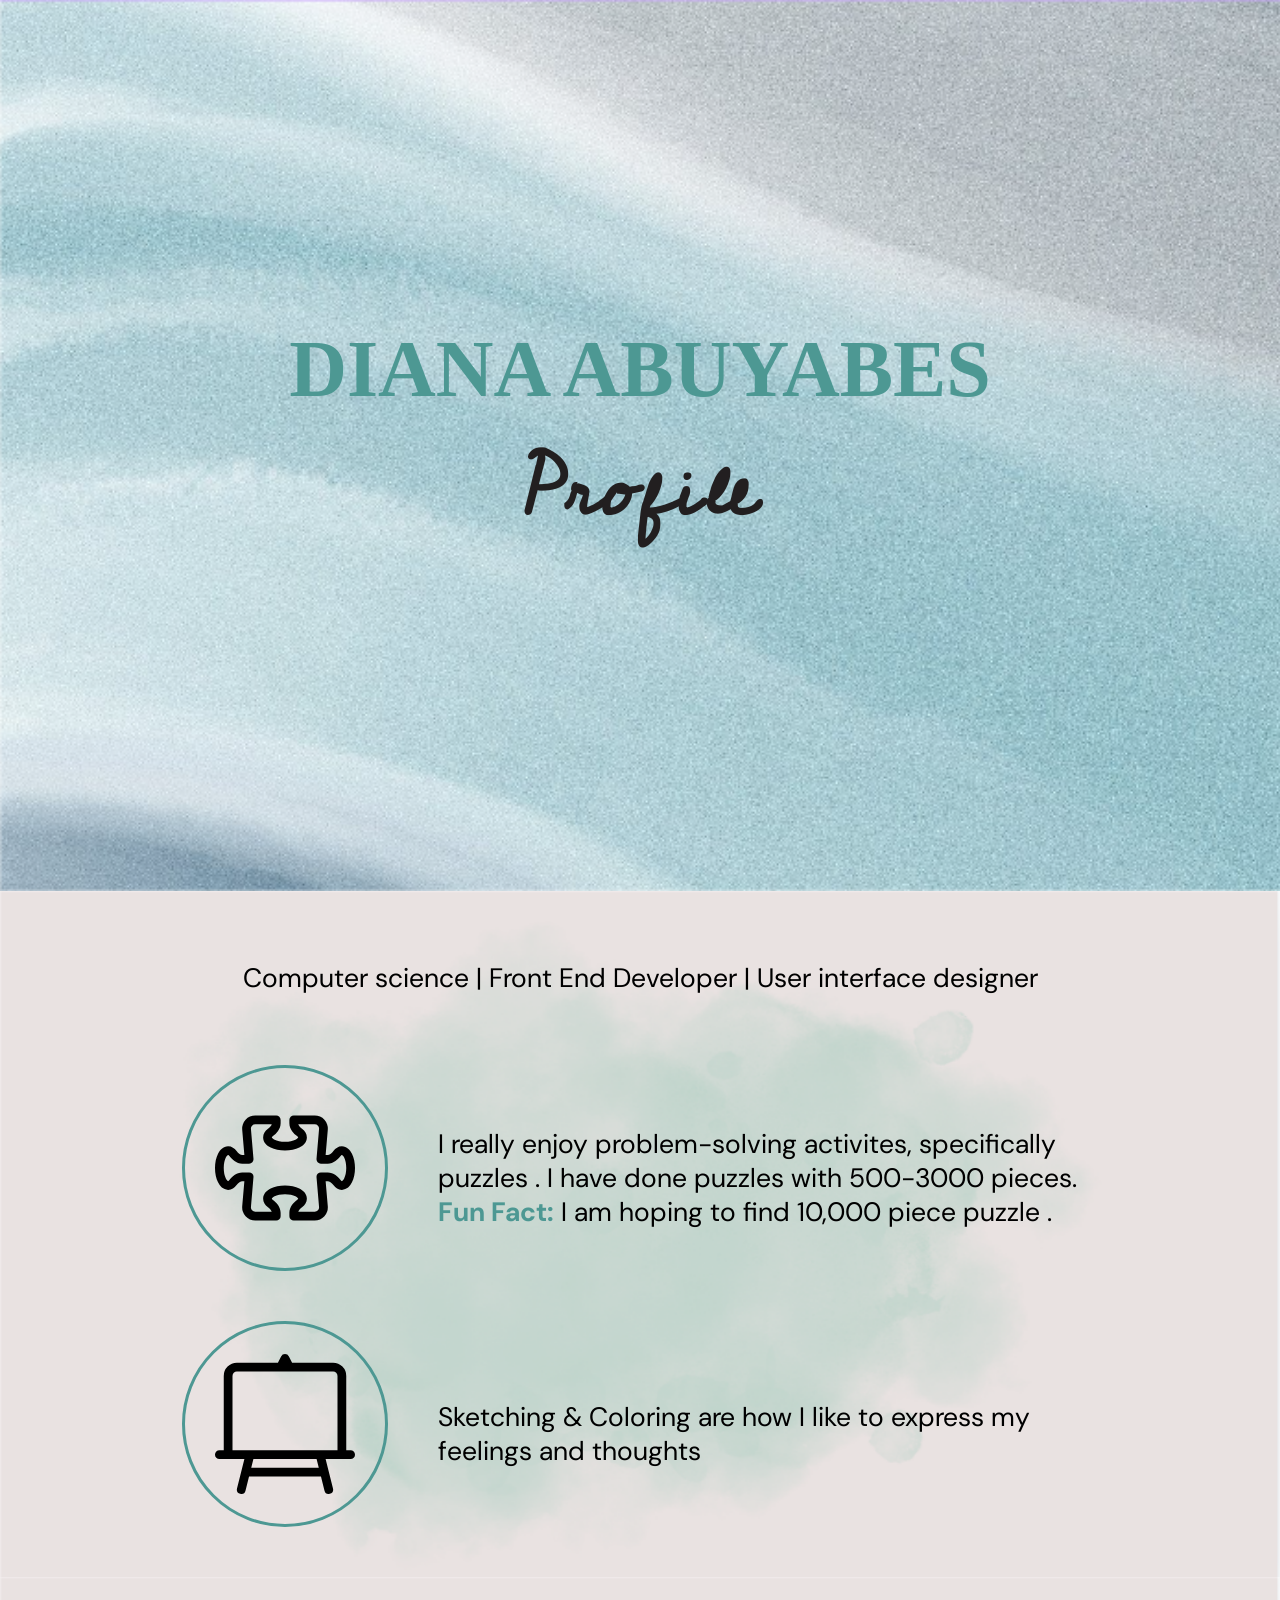
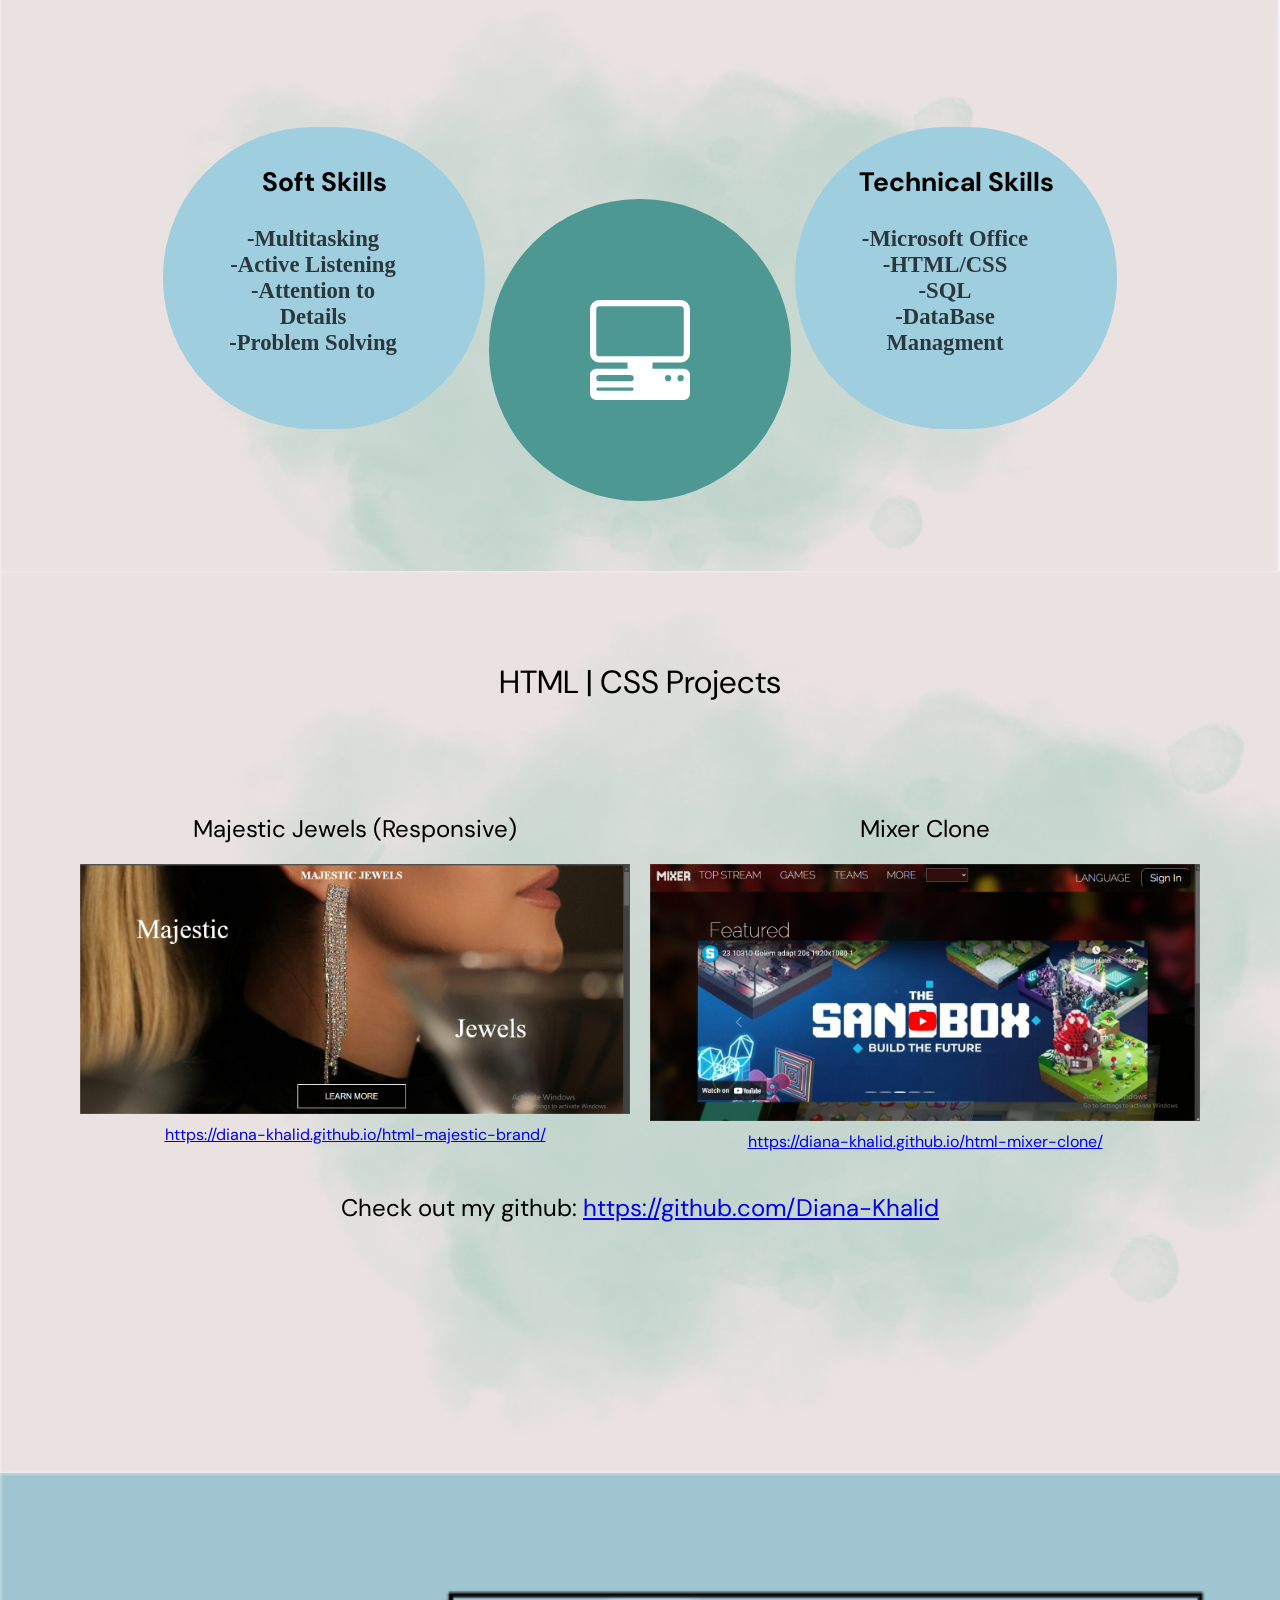
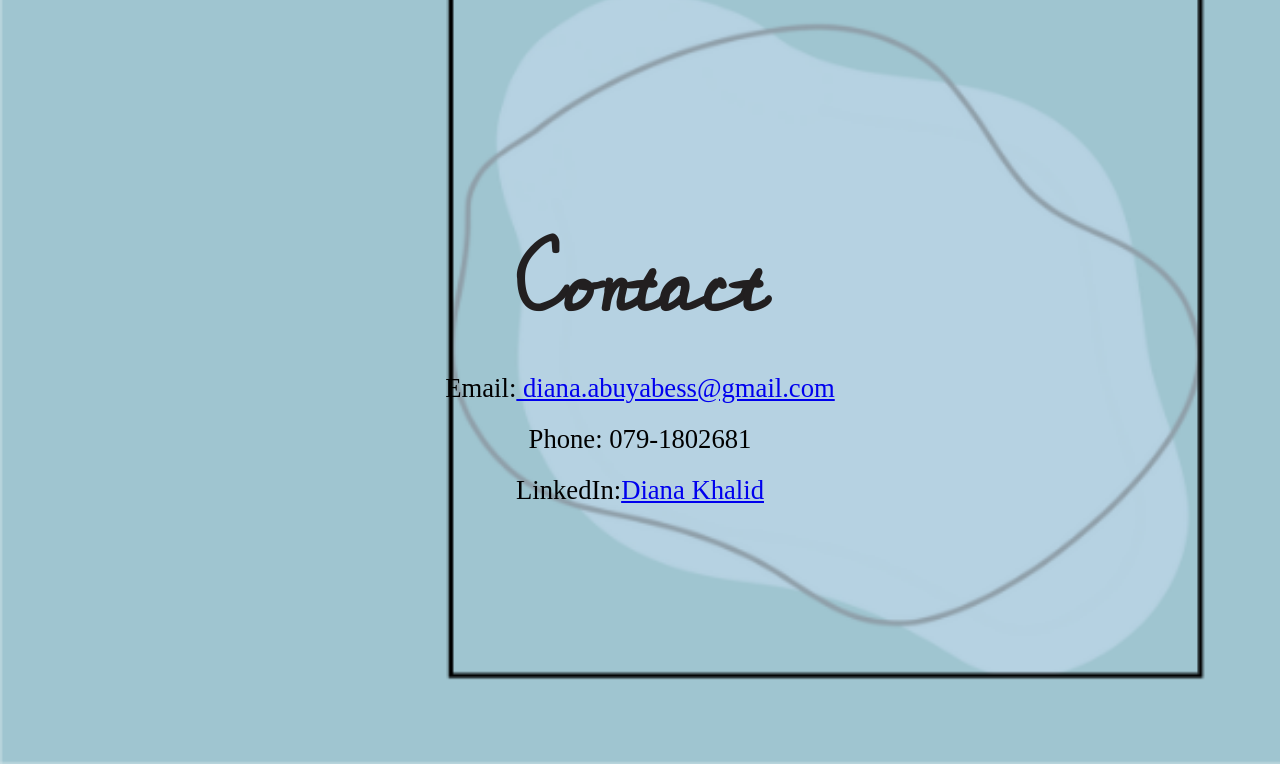
==== index.html @ cad9ee01 "Add files via upload" ====
<!DOCTYPE html>
<html lang="en">
<head>
<meta charset="UTF-8">
<link rel="stylesheet" href="styles.css">
<link rel="preconnect" href="https://fonts.googleapis.com">
<link rel="preconnect" href="https://fonts.gstatic.com" crossorigin>
<link href="https://fonts.googleapis.com/css2?family=Bodoni+Moda+SC:ital,opsz@1,6..96&family=Cedarville+Cursive&family=DM+Sans:ital,opsz,wght@0,9..40,100..1000;1,9..40,100..1000&display=swap" rel="stylesheet">
<title>Diana Khalid Protfolio</title>
</head>

<body>
<header>
<div class="header">
    <div class="name">
    <h1>DIANA ABUYABES </h1>

    <div class="profile">
    <h1 >Profile</h1>
    </div>
</div> 
</div>

</header>

<div class="section1">
    <div class="title">
    <p> Computer science | Front End Developer | 
    User interface designer</p>
    </div>
    <div class="hobby-item">
        <div class="icon-wrapper">
            <i class="bi bi-puzzle"></i>
            <svg xmlns="http://www.w3.org/2000/svg"   fill="currentColor" class="bi bi-puzzle" viewBox="0 0 16 16">
            <path d="M3.112 3.645A1.5 1.5 0 0 1 4.605 2H7a.5.5 0 0 1 .5.5v.382c0 .696-.497 1.182-.872 1.469a.5.5 0 0 0-.115.118l-.012.025L6.5 4.5v.003l.003.01q.005.015.036.053a.9.9 0 0 0 .27.194C7.09 4.9 7.51 5 8 5c.492 0 .912-.1 1.19-.24a.9.9 0 0 0 .271-.194.2.2 0 0 0 .039-.063v-.009l-.012-.025a.5.5 0 0 0-.115-.118c-.375-.287-.872-.773-.872-1.469V2.5A.5.5 0 0 1 9 2h2.395a1.5 1.5 0 0 1 1.493 1.645L12.645 6.5h.237c.195 0 .42-.147.675-.48.21-.274.528-.52.943-.52.568 0 .947.447 1.154.862C15.877 6.807 16 7.387 16 8s-.123 1.193-.346 1.638c-.207.415-.586.862-1.154.862-.415 0-.733-.246-.943-.52-.255-.333-.48-.48-.675-.48h-.237l.243 2.855A1.5 1.5 0 0 1 11.395 14H9a.5.5 0 0 1-.5-.5v-.382c0-.696.497-1.182.872-1.469a.5.5 0 0 0 .115-.118l.012-.025.001-.006v-.003a.2.2 0 0 0-.039-.064.9.9 0 0 0-.27-.193C8.91 11.1 8.49 11 8 11s-.912.1-1.19.24a.9.9 0 0 0-.271.194.2.2 0 0 0-.039.063v.003l.001.006.012.025c.016.027.05.068.115.118.375.287.872.773.872 1.469v.382a.5.5 0 0 1-.5.5H4.605a1.5 1.5 0 0 1-1.493-1.645L3.356 9.5h-.238c-.195 0-.42.147-.675.48-.21.274-.528.52-.943.52-.568 0-.947-.447-1.154-.862C.123 9.193 0 8.613 0 8s.123-1.193.346-1.638C.553 5.947.932 5.5 1.5 5.5c.415 0 .733.246.943.52.255.333.48.48.675.48h.238zM4.605 3a.5.5 0 0 0-.498.55l.001.007.29 3.4A.5.5 0 0 1 3.9 7.5h-.782c-.696 0-1.182-.497-1.469-.872a.5.5 0 0 0-.118-.115l-.025-.012L1.5 6.5h-.003a.2.2 0 0 0-.064.039.9.9 0 0 0-.193.27C1.1 7.09 1 7.51 1 8s.1.912.24 1.19c.07.14.14.225.194.271a.2.2 0 0 0 .063.039H1.5l.006-.001.025-.012a.5.5 0 0 0 .118-.115c.287-.375.773-.872 1.469-.872H3.9a.5.5 0 0 1 .498.542l-.29 3.408a.5.5 0 0 0 .497.55h1.878c-.048-.166-.195-.352-.463-.557-.274-.21-.52-.528-.52-.943 0-.568.447-.947.862-1.154C6.807 10.123 7.387 10 8 10s1.193.123 1.638.346c.415.207.862.586.862 1.154 0 .415-.246.733-.52.943-.268.205-.415.39-.463.557h1.878a.5.5 0 0 0 .498-.55l-.001-.007-.29-3.4A.5.5 0 0 1 12.1 8.5h.782c.696 0 1.182.497 1.469.872.05.065.091.099.118.115l.025.012.006.001h.003a.2.2 0 0 0 .064-.039.9.9 0 0 0 .193-.27c.14-.28.24-.7.24-1.191s-.1-.912-.24-1.19a.9.9 0 0 0-.194-.271.2.2 0 0 0-.063-.039H14.5l-.006.001-.025.012a.5.5 0 0 0-.118.115c-.287.375-.773.872-1.469.872H12.1a.5.5 0 0 1-.498-.543l.29-3.407a.5.5 0 0 0-.497-.55H9.517c.048.166.195.352.463.557.274.21.52.528.52.943 0 .568-.447.947-.862 1.154C9.193 5.877 8.613 6 8 6s-1.193-.123-1.638-.346C5.947 5.447 5.5 5.068 5.5 4.5c0-.415.246-.733.52-.943.268-.205.415-.39.463-.557z"/>
            </svg>
            </div>
            <div class="p1">
            <p>I really enjoy problem-solving activites, specifically puzzles .
                I have done puzzles with 500-3000 pieces.
            <span>Fun Fact:</span>  I am hoping to find 10,000 piece puzzle .
            </p>
            </div>
    </div>
    <div class="hobby-item">
        <div class="icon-wrapper">
            <i class="bi bi-easel2"></i>
            <svg xmlns="http://www.w3.org/2000/svg" fill="currentColor" class="bi bi-easel2" viewBox="0 0 16 16">
                <path fill-rule="evenodd" d="M8 0a.5.5 0 0 1 .447.276L8.81 1h4.69A1.5 1.5 0 0 1 15 2.5V11h.5a.5.5 0 0 1 0 1h-2.86l.845 3.379a.5.5 0 0 1-.97.242L12.11 14H3.89l-.405 1.621a.5.5 0 0 1-.97-.242L3.36 12H.5a.5.5 0 0 1 0-1H1V2.5A1.5 1.5 0 0 1 2.5 1h4.691l.362-.724A.5.5 0 0 1 8 0M2 11h12V2.5a.5.5 0 0 0-.5-.5h-11a.5.5 0 0 0-.5.5zm9.61 1H4.39l-.25 1h7.72z"/>
                </svg>
            </div>
            <div class="p1">
            <p>Sketching & Coloring are how I like to express
                my feelings and thoughts
            </p>
            </div>
    </div>
    </div>       
</div>

<div class="section2">
    <div class="skills">
        <div class="soft-skills"> 
            <h2>Soft Skills</h2>
            <ul style="list-style-type: none;">
                <li>-Multitasking</li>
                <li>-Active Listening</li>
                <li>-Attention to Details</li>
                <li>-Problem Solving</li>
            </ul>
</div>
<div class="middle">
    <i class="bi bi-pc-display-horizontal"></i>
    <svg xmlns="http://www.w3.org/2000/svg" width="100" height="100" fill="white" class="bi bi-pc-display-horizontal" viewBox="0 0 16 16">
        <path d="M1.5 0A1.5 1.5 0 0 0 0 1.5v7A1.5 1.5 0 0 0 1.5 10H6v1H1a1 1 0 0 0-1 1v3a1 1 0 0 0 1 1h14a1 1 0 0 0 1-1v-3a1 1 0 0 0-1-1h-5v-1h4.5A1.5 1.5 0 0 0 16 8.5v-7A1.5 1.5 0 0 0 14.5 0zm0 1h13a.5.5 0 0 1 .5.5v7a.5.5 0 0 1-.5.5h-13a.5.5 0 0 1-.5-.5v-7a.5.5 0 0 1 .5-.5M12 12.5a.5.5 0 1 1 1 0 .5.5 0 0 1-1 0m2 0a.5.5 0 1 1 1 0 .5.5 0 0 1-1 0M1.5 12h5a.5.5 0 0 1 0 1h-5a.5.5 0 0 1 0-1M1 14.25a.25.25 0 0 1 .25-.25h5.5a.25.25 0 1 1 0 .5h-5.5a.25.25 0 0 1-.25-.25"/>
        </svg>
</div>
    <div class="soft-skills"> 
            <h2>Technical Skills</h2>
            <ul style="list-style-type: none;">
                <li>-Microsoft Office</li>
                <li>-HTML/CSS</li>
                <li>-SQL</li>
                <li>-DataBase Managment</li>
            </ul>
        </div>
    </div>
</div>

<div class="section3">
        <h1> HTML | CSS Projects </h1>
    <div class="projects">

        <div>
        <h2>Majestic Jewels (Responsive)</h2>
        <img src="imagess/img4.png">
        <a href="https://diana-khalid.github.io/Majestic-Jewels-html/">https://diana-khalid.github.io/html-majestic-brand/</a>
        </div>

        <div>
        <h2>Mixer Clone</h2>
        <img src="imagess/img5.png">
        <a href="https://diana-khalid.github.io/html-mixer-clone/">https://diana-khalid.github.io/html-mixer-clone/</a>
        
        </div>
    </div>
    <p>Check out my github: <a href="https://github.com/Diana-Khalid">https://github.com/Diana-Khalid</a> </p> 
    </div>
</div>

<footer>
<div class="section4">
    <h1>Contact </h1>
    <p>Email:<a href="diana.abuyabess@gmail.com"> diana.abuyabess@gmail.com</a>
        <p>Phone: 079-1802681</p>
            <p>LinkedIn:<a href="https://www.linkedin.com/in/diana-khalid-3a1b01284?utm_source=share&utm_campaign=share_via&utm_content=profile&utm_medium=ios_app">Diana Khalid </a>
    
</div>
</footer>




</body>
</html>
---- styles.css ----
*{
    padding: 0;
    margin: 0;

}

.header{
    background-image: url(imagess/img1.png);
    width: 100%;
    height: 99vh;
    background-repeat: no-repeat;
    background-size: cover;
    display: flex;
    justify-content: center;
    align-items: center;
}

.header h1{
    color: #4d9893;
    font-size: 60pt;
    

}
.profile h1{
    color: #221f20;
    font-size: 60pt;
    font-family: "Cedarville Cursive", cursive;
    font-weight: 700;
    font-style: normal;
    text-align: center;
    
}

.section1 {
    background-image: url(imagess/img2.png);
    width: 100%;
    height: auto;
    background-repeat: no-repeat;
    background-size: cover;
}

.title {
    font-family: "DM Sans", sans-serif;
    font-optical-sizing: auto;
    font-weight: 400;
    font-style: normal;
    padding: 70px 0;
    font-size: 20pt;
    text-align: center;  display: block;
}

.hobby-item{
    display: flex;
    justify-content: center;
    align-items: center;
    gap: 50px;
    padding-bottom: 50px;
}

.icon-wrapper {
    width: 150px;
    height: 150px;
    border: #4d9893 solid;
    border-radius: 150px;
    padding: 30px;
    width: 140px;
    height: 140px;


}

.p1 {
    
    width: 660px;
    padding-top: 20px; 
    font-family: "DM Sans", sans-serif;
    font-optical-sizing: auto;
    font-weight: 400;
    font-style: normal;
    font-size: 20pt;
}

span {
    color: #4d9893;
    font-weight: bold;
}

.section2 {
    background-image: url(imagess/img2.png);
    width: 100%;
    height: auto;
    background-repeat: no-repeat;
    background-size: cover;
    display: flex;
    justify-content: center;
    align-items: center;
    padding-top: 150px;
    padding-bottom: 70px;
}

.skills h2 {
    padding: 27px;
    text-align: center;
    font-family: "DM Sans", sans-serif;
    font-optical-sizing: auto;
    font-weight: 400 bold;
    font-style: normal;
    font-size: 20pt;
    
}
.soft-skills{
    display:inline-block;
    border: #9fcedf solid 11px ;
    border-radius: 150px;
    background: #9fcedf;
    width: 300px;
    height: 280px;   

}


.skills li{
    color: rgba(0, 0, 0, 0.733) ;
    font-size: 17pt;
    font-weight: bold;
    width: 190px;
    margin-left: 44px;
    text-align: center;

}
.middle{
    border: #4d9893  solid 11px ;
    border-radius: 150px;
    background: #4d9893;
    width: 280px;
    height: 280px; 
    display: inline-flex;
    justify-content: center;
    align-items: center;

    
}

.section3 {
    background-image: url(imagess/img2.png);
    width: 100%;
    height: auto;
    background-repeat: no-repeat;
    background-size: cover;
    padding-bottom: 250px;

    
}

.title2 {
    font-family: "DM Sans", sans-serif;
    font-optical-sizing: auto;
    font-weight: 400;
    font-style: normal;
    padding: 70px 0;
    font-size: 24pt;
    text-align: center;
    
    
}

.projects{
display: flex;
justify-content: center;
gap: 20px;




}
.section3 h1{
    font-family: "DM Sans", sans-serif;
    font-optical-sizing: auto;
    font-weight: 400;
    font-style: normal;
    font-size: 24pt;
    text-align: center;
    padding: 90px 0 90px 0;
}
.projects img{
    width:550px;
    height:auto;
    display: flex;
    justify-content: center;
   

}
.section3 p{
    text-align: center;
    padding-top: 40px;
    font-size: 18pt;
    font-family: "DM Sans", sans-serif;
    font-optical-sizing: auto;
    font-weight: 400;
    font-style: normal;
}

.projects h2 {
    font-family: "DM Sans", sans-serif;
    font-optical-sizing: auto;
    font-weight: 400;
    font-style: normal;
    text-align: center;
    padding: 20px ;

}
.projects a{
    font-family: "DM Sans", sans-serif;
    font-optical-sizing: auto;
    font-weight: 400;
    font-style: normal; 
    text-align: center;
    display: flex;
    justify-content: center;
    padding-top: 10px;
}

.section4{
    background-image: url(imagess/img3.png) ;
    background-repeat: no-repeat;
    background-size: cover;
    width: 100%;
    height: 99vh;
    object-fit: cover;
    display: flex;
    flex-direction: column;
    justify-content: center;
    align-content: center;
    text-align: center;
    

}

.section4 h1{
    color: #221f20;
    font-size: 60pt;
    font-family: "Cedarville Cursive", cursive;
    font-weight: 700;
    font-style: normal;
    text-align: center;
    padding-top: 90px;
}

.section4 p{

    text-align: center;
    padding: 10px;
    font-optical-sizing: auto;
    font-weight: 400 bold;
    font-style: normal;
    font-size: 20pt;
}
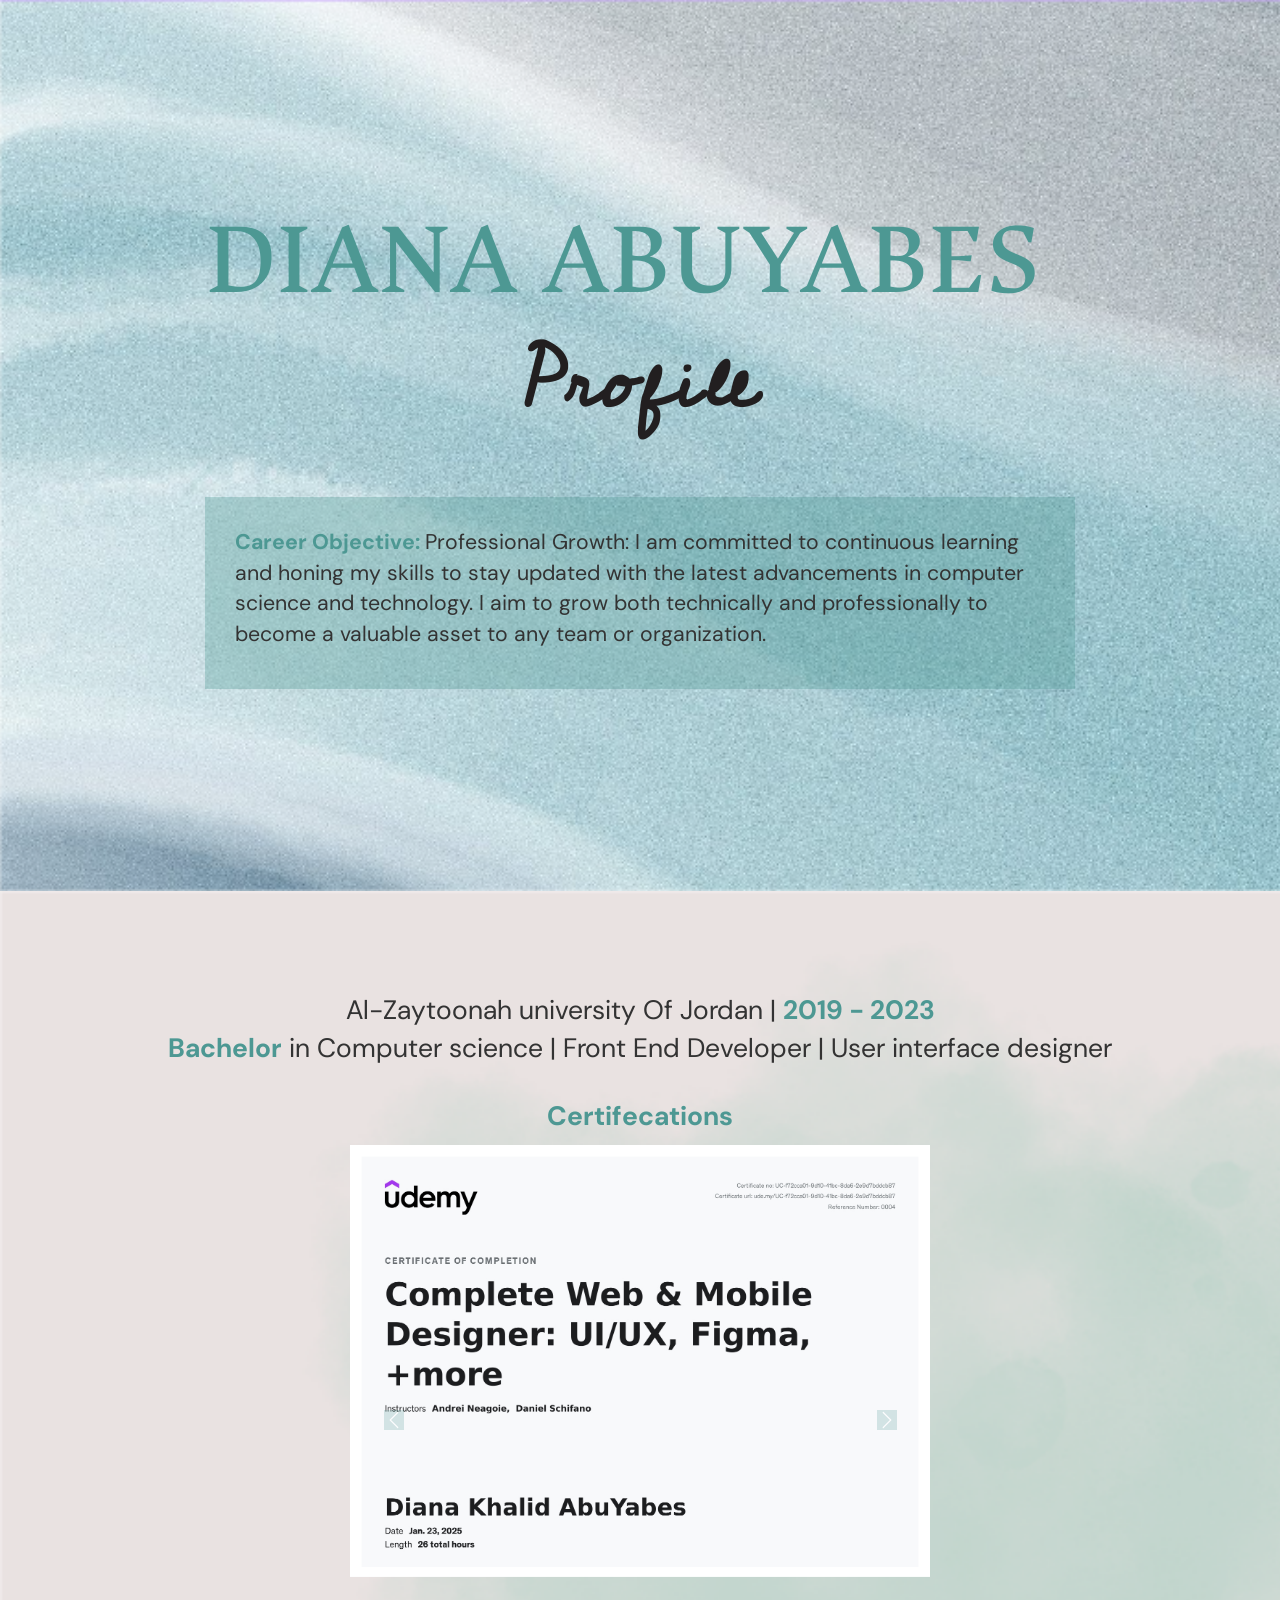
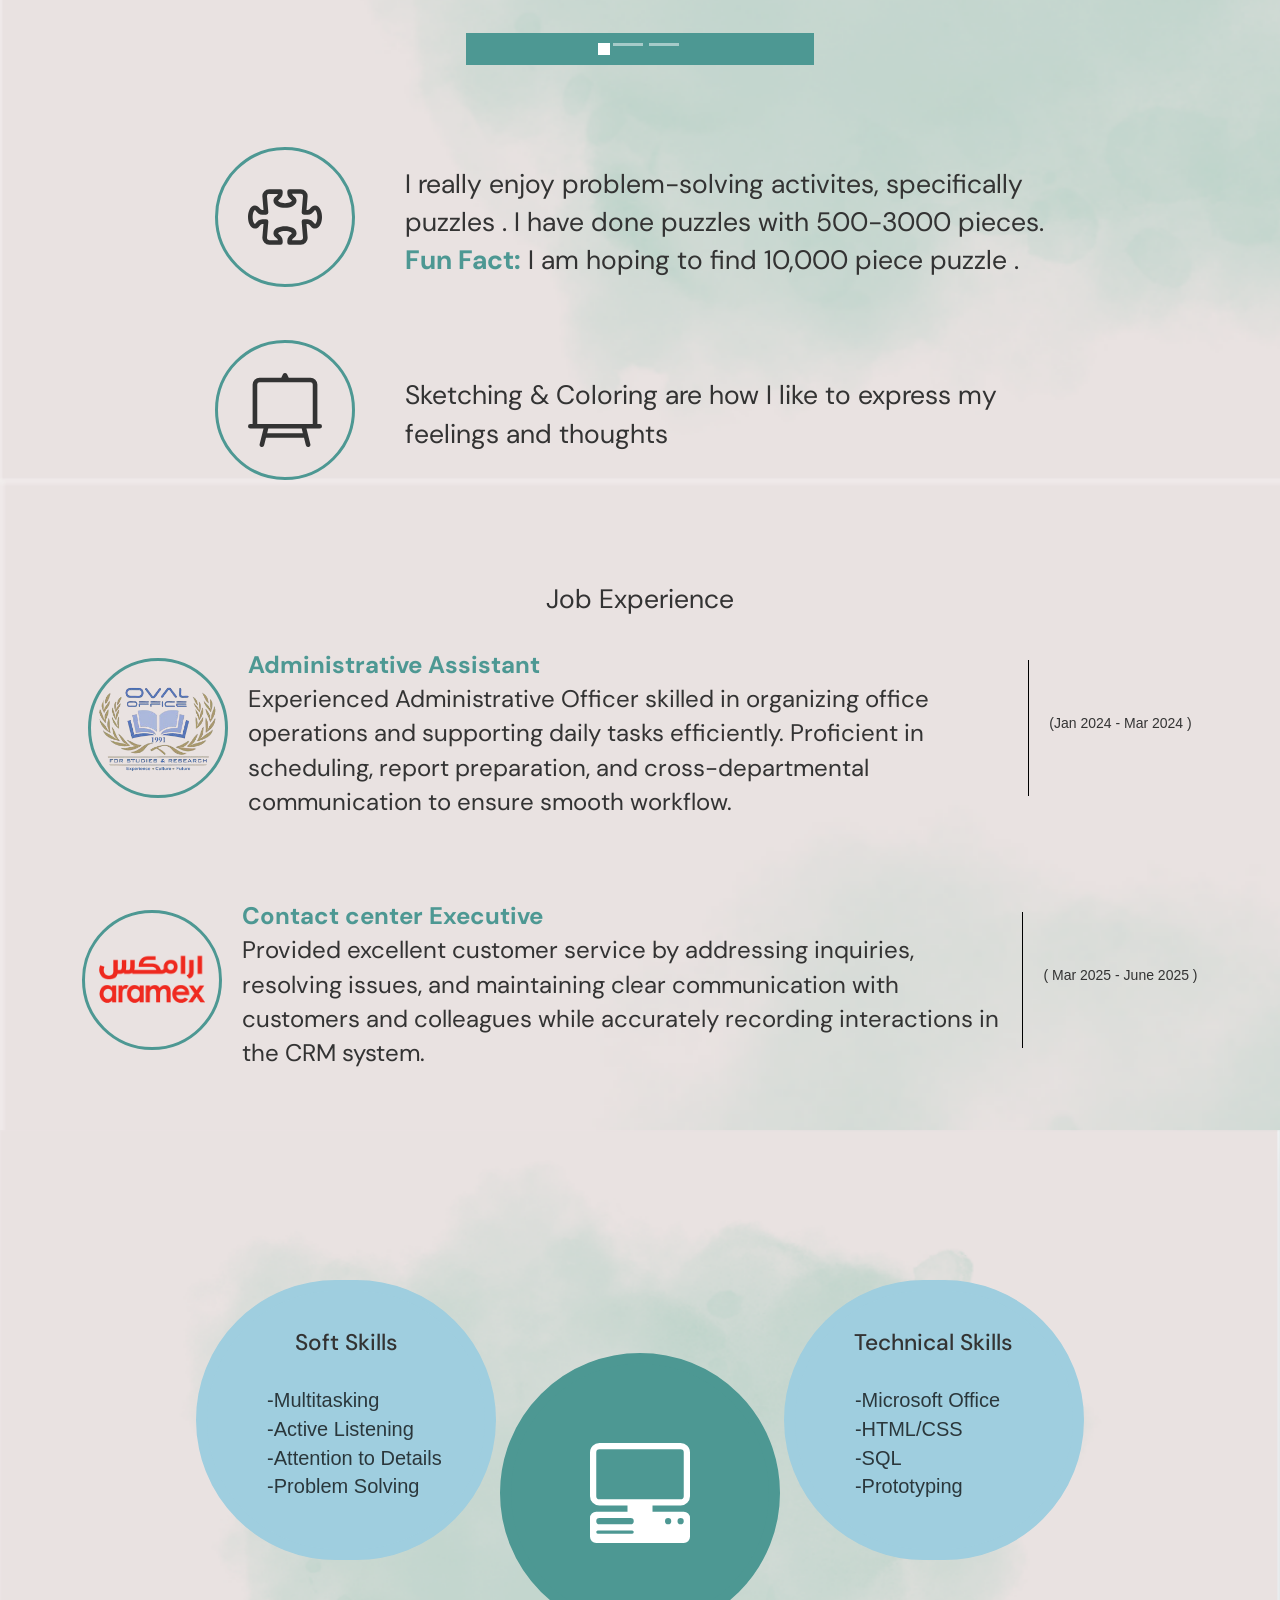
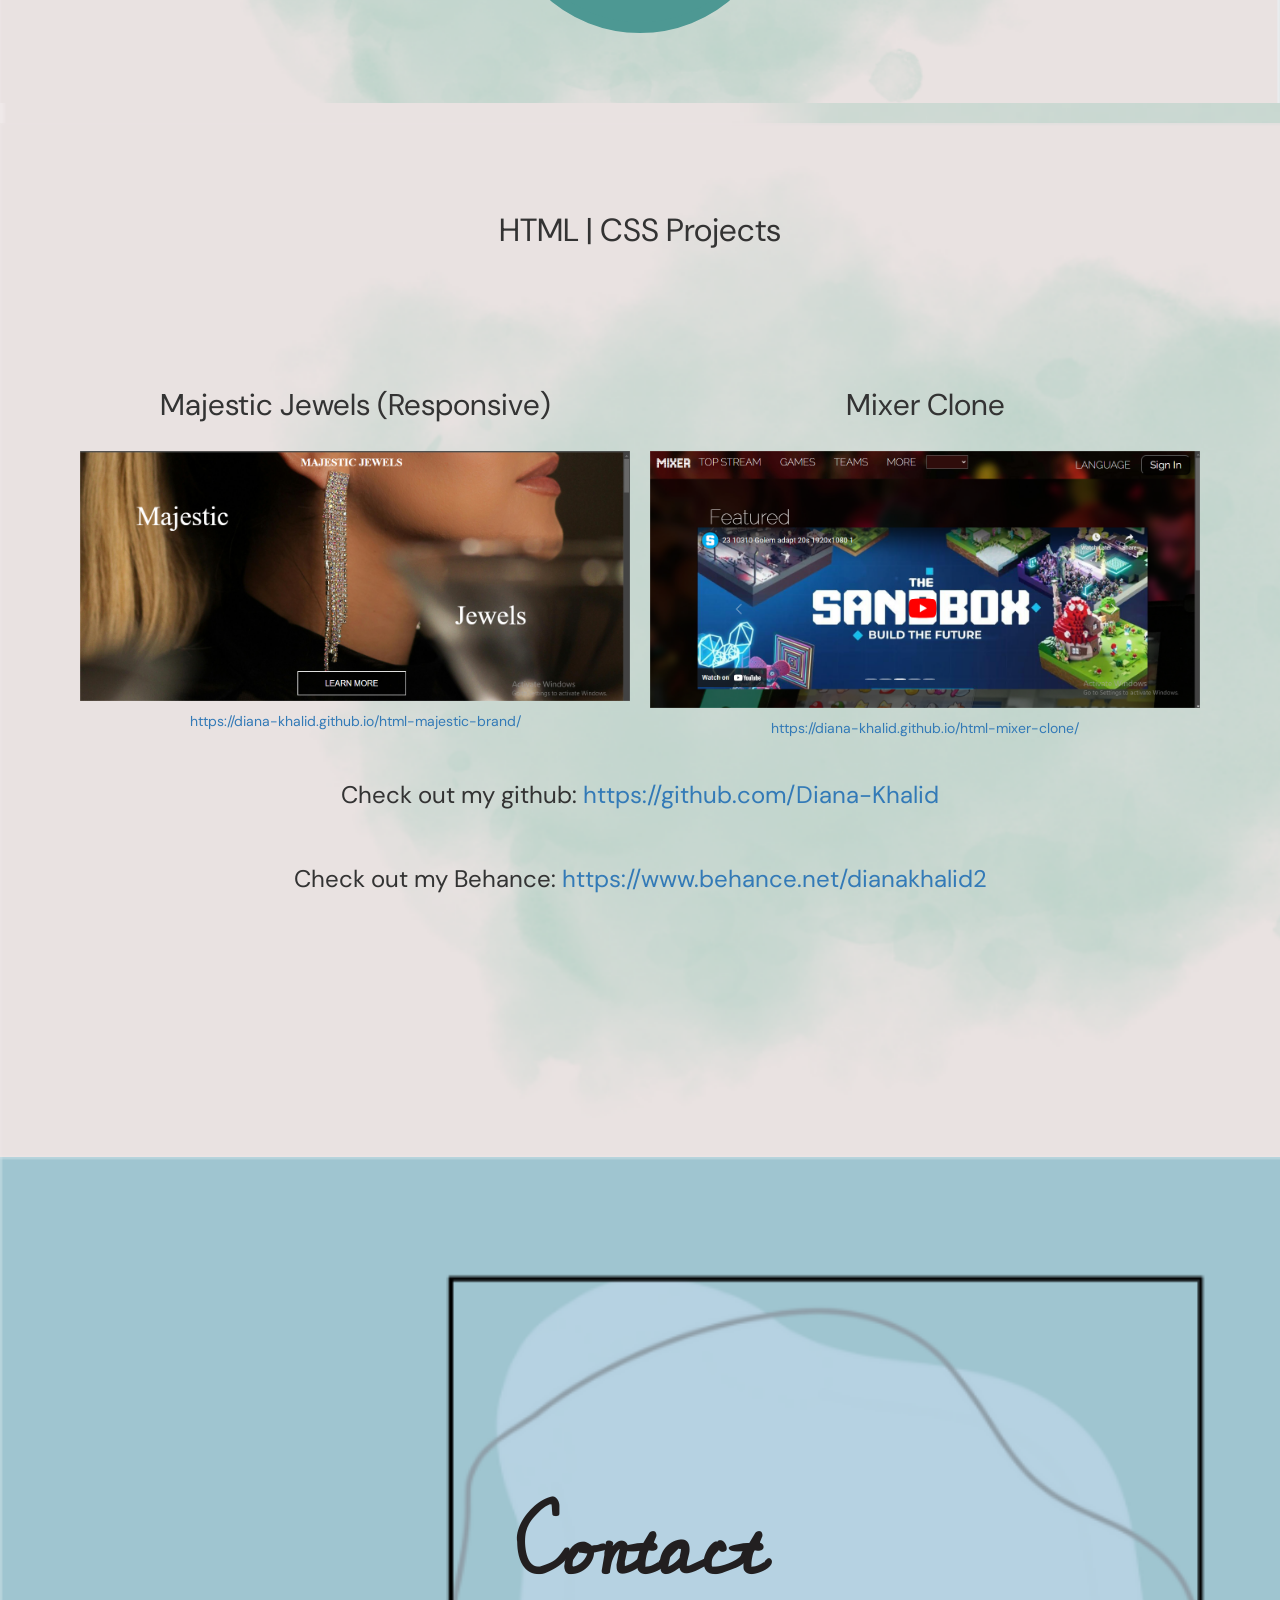
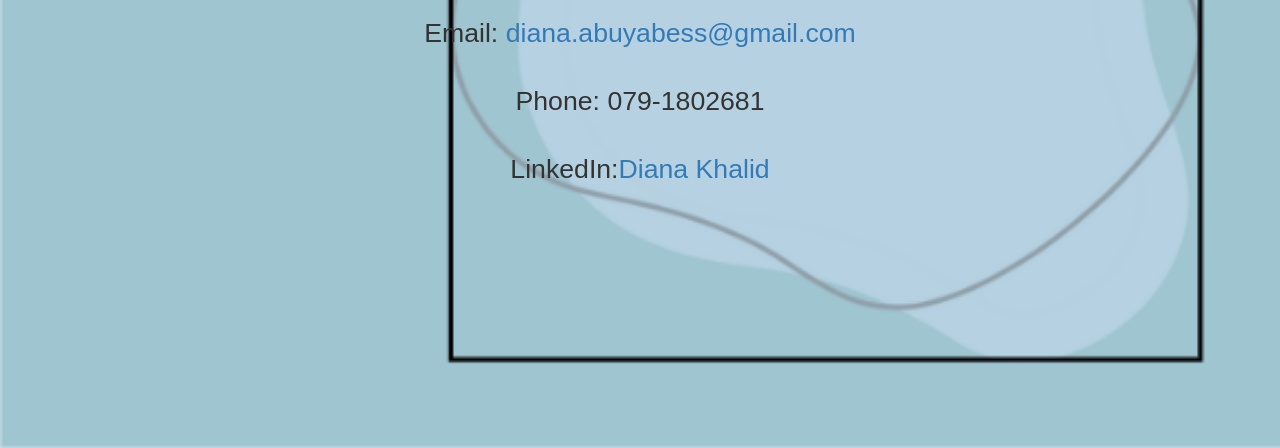
==== commit 24c6a124: "Initial commit" ====
--- a/index.html
+++ b/index.html
@@ -1,125 +1,216 @@
-<!DOCTYPE html>
-<html lang="en">
-<head>
-<meta charset="UTF-8">
-<link rel="stylesheet" href="styles.css">
-<link rel="preconnect" href="https://fonts.googleapis.com">
-<link rel="preconnect" href="https://fonts.gstatic.com" crossorigin>
-<link href="https://fonts.googleapis.com/css2?family=Bodoni+Moda+SC:ital,opsz@1,6..96&family=Cedarville+Cursive&family=DM+Sans:ital,opsz,wght@0,9..40,100..1000;1,9..40,100..1000&display=swap" rel="stylesheet">
-<title>Diana Khalid Protfolio</title>
-</head>
-
-<body>
-<header>
-<div class="header">
-    <div class="name">
-    <h1>DIANA ABUYABES </h1>
-
-    <div class="profile">
-    <h1 >Profile</h1>
-    </div>
-</div> 
-</div>
-
-</header>
-
-<div class="section1">
-    <div class="title">
-    <p> Computer science | Front End Developer | 
-    User interface designer</p>
-    </div>
-    <div class="hobby-item">
-        <div class="icon-wrapper">
-            <i class="bi bi-puzzle"></i>
-            <svg xmlns="http://www.w3.org/2000/svg"   fill="currentColor" class="bi bi-puzzle" viewBox="0 0 16 16">
-            <path d="M3.112 3.645A1.5 1.5 0 0 1 4.605 2H7a.5.5 0 0 1 .5.5v.382c0 .696-.497 1.182-.872 1.469a.5.5 0 0 0-.115.118l-.012.025L6.5 4.5v.003l.003.01q.005.015.036.053a.9.9 0 0 0 .27.194C7.09 4.9 7.51 5 8 5c.492 0 .912-.1 1.19-.24a.9.9 0 0 0 .271-.194.2.2 0 0 0 .039-.063v-.009l-.012-.025a.5.5 0 0 0-.115-.118c-.375-.287-.872-.773-.872-1.469V2.5A.5.5 0 0 1 9 2h2.395a1.5 1.5 0 0 1 1.493 1.645L12.645 6.5h.237c.195 0 .42-.147.675-.48.21-.274.528-.52.943-.52.568 0 .947.447 1.154.862C15.877 6.807 16 7.387 16 8s-.123 1.193-.346 1.638c-.207.415-.586.862-1.154.862-.415 0-.733-.246-.943-.52-.255-.333-.48-.48-.675-.48h-.237l.243 2.855A1.5 1.5 0 0 1 11.395 14H9a.5.5 0 0 1-.5-.5v-.382c0-.696.497-1.182.872-1.469a.5.5 0 0 0 .115-.118l.012-.025.001-.006v-.003a.2.2 0 0 0-.039-.064.9.9 0 0 0-.27-.193C8.91 11.1 8.49 11 8 11s-.912.1-1.19.24a.9.9 0 0 0-.271.194.2.2 0 0 0-.039.063v.003l.001.006.012.025c.016.027.05.068.115.118.375.287.872.773.872 1.469v.382a.5.5 0 0 1-.5.5H4.605a1.5 1.5 0 0 1-1.493-1.645L3.356 9.5h-.238c-.195 0-.42.147-.675.48-.21.274-.528.52-.943.52-.568 0-.947-.447-1.154-.862C.123 9.193 0 8.613 0 8s.123-1.193.346-1.638C.553 5.947.932 5.5 1.5 5.5c.415 0 .733.246.943.52.255.333.48.48.675.48h.238zM4.605 3a.5.5 0 0 0-.498.55l.001.007.29 3.4A.5.5 0 0 1 3.9 7.5h-.782c-.696 0-1.182-.497-1.469-.872a.5.5 0 0 0-.118-.115l-.025-.012L1.5 6.5h-.003a.2.2 0 0 0-.064.039.9.9 0 0 0-.193.27C1.1 7.09 1 7.51 1 8s.1.912.24 1.19c.07.14.14.225.194.271a.2.2 0 0 0 .063.039H1.5l.006-.001.025-.012a.5.5 0 0 0 .118-.115c.287-.375.773-.872 1.469-.872H3.9a.5.5 0 0 1 .498.542l-.29 3.408a.5.5 0 0 0 .497.55h1.878c-.048-.166-.195-.352-.463-.557-.274-.21-.52-.528-.52-.943 0-.568.447-.947.862-1.154C6.807 10.123 7.387 10 8 10s1.193.123 1.638.346c.415.207.862.586.862 1.154 0 .415-.246.733-.52.943-.268.205-.415.39-.463.557h1.878a.5.5 0 0 0 .498-.55l-.001-.007-.29-3.4A.5.5 0 0 1 12.1 8.5h.782c.696 0 1.182.497 1.469.872.05.065.091.099.118.115l.025.012.006.001h.003a.2.2 0 0 0 .064-.039.9.9 0 0 0 .193-.27c.14-.28.24-.7.24-1.191s-.1-.912-.24-1.19a.9.9 0 0 0-.194-.271.2.2 0 0 0-.063-.039H14.5l-.006.001-.025.012a.5.5 0 0 0-.118.115c-.287.375-.773.872-1.469.872H12.1a.5.5 0 0 1-.498-.543l.29-3.407a.5.5 0 0 0-.497-.55H9.517c.048.166.195.352.463.557.274.21.52.528.52.943 0 .568-.447.947-.862 1.154C9.193 5.877 8.613 6 8 6s-1.193-.123-1.638-.346C5.947 5.447 5.5 5.068 5.5 4.5c0-.415.246-.733.52-.943.268-.205.415-.39.463-.557z"/>
-            </svg>
-            </div>
-            <div class="p1">
-            <p>I really enjoy problem-solving activites, specifically puzzles .
-                I have done puzzles with 500-3000 pieces.
-            <span>Fun Fact:</span>  I am hoping to find 10,000 piece puzzle .
-            </p>
-            </div>
-    </div>
-    <div class="hobby-item">
-        <div class="icon-wrapper">
-            <i class="bi bi-easel2"></i>
-            <svg xmlns="http://www.w3.org/2000/svg" fill="currentColor" class="bi bi-easel2" viewBox="0 0 16 16">
-                <path fill-rule="evenodd" d="M8 0a.5.5 0 0 1 .447.276L8.81 1h4.69A1.5 1.5 0 0 1 15 2.5V11h.5a.5.5 0 0 1 0 1h-2.86l.845 3.379a.5.5 0 0 1-.97.242L12.11 14H3.89l-.405 1.621a.5.5 0 0 1-.97-.242L3.36 12H.5a.5.5 0 0 1 0-1H1V2.5A1.5 1.5 0 0 1 2.5 1h4.691l.362-.724A.5.5 0 0 1 8 0M2 11h12V2.5a.5.5 0 0 0-.5-.5h-11a.5.5 0 0 0-.5.5zm9.61 1H4.39l-.25 1h7.72z"/>
-                </svg>
-            </div>
-            <div class="p1">
-            <p>Sketching & Coloring are how I like to express
-                my feelings and thoughts
-            </p>
-            </div>
-    </div>
-    </div>       
-</div>
-
-<div class="section2">
-    <div class="skills">
-        <div class="soft-skills"> 
-            <h2>Soft Skills</h2>
-            <ul style="list-style-type: none;">
-                <li>-Multitasking</li>
-                <li>-Active Listening</li>
-                <li>-Attention to Details</li>
-                <li>-Problem Solving</li>
-            </ul>
-</div>
-<div class="middle">
-    <i class="bi bi-pc-display-horizontal"></i>
-    <svg xmlns="http://www.w3.org/2000/svg" width="100" height="100" fill="white" class="bi bi-pc-display-horizontal" viewBox="0 0 16 16">
-        <path d="M1.5 0A1.5 1.5 0 0 0 0 1.5v7A1.5 1.5 0 0 0 1.5 10H6v1H1a1 1 0 0 0-1 1v3a1 1 0 0 0 1 1h14a1 1 0 0 0 1-1v-3a1 1 0 0 0-1-1h-5v-1h4.5A1.5 1.5 0 0 0 16 8.5v-7A1.5 1.5 0 0 0 14.5 0zm0 1h13a.5.5 0 0 1 .5.5v7a.5.5 0 0 1-.5.5h-13a.5.5 0 0 1-.5-.5v-7a.5.5 0 0 1 .5-.5M12 12.5a.5.5 0 1 1 1 0 .5.5 0 0 1-1 0m2 0a.5.5 0 1 1 1 0 .5.5 0 0 1-1 0M1.5 12h5a.5.5 0 0 1 0 1h-5a.5.5 0 0 1 0-1M1 14.25a.25.25 0 0 1 .25-.25h5.5a.25.25 0 1 1 0 .5h-5.5a.25.25 0 0 1-.25-.25"/>
-        </svg>
-</div>
-    <div class="soft-skills"> 
-            <h2>Technical Skills</h2>
-            <ul style="list-style-type: none;">
-                <li>-Microsoft Office</li>
-                <li>-HTML/CSS</li>
-                <li>-SQL</li>
-                <li>-DataBase Managment</li>
-            </ul>
-        </div>
-    </div>
-</div>
-
-<div class="section3">
-        <h1> HTML | CSS Projects </h1>
-    <div class="projects">
-
-        <div>
-        <h2>Majestic Jewels (Responsive)</h2>
-        <img src="imagess/img4.png">
-        <a href="https://diana-khalid.github.io/Majestic-Jewels-html/">https://diana-khalid.github.io/html-majestic-brand/</a>
-        </div>
-
-        <div>
-        <h2>Mixer Clone</h2>
-        <img src="imagess/img5.png">
-        <a href="https://diana-khalid.github.io/html-mixer-clone/">https://diana-khalid.github.io/html-mixer-clone/</a>
-        
-        </div>
-    </div>
-    <p>Check out my github: <a href="https://github.com/Diana-Khalid">https://github.com/Diana-Khalid</a> </p> 
-    </div>
-</div>
-
-<footer>
-<div class="section4">
-    <h1>Contact </h1>
-    <p>Email:<a href="diana.abuyabess@gmail.com"> diana.abuyabess@gmail.com</a>
-        <p>Phone: 079-1802681</p>
-            <p>LinkedIn:<a href="https://www.linkedin.com/in/diana-khalid-3a1b01284?utm_source=share&utm_campaign=share_via&utm_content=profile&utm_medium=ios_app">Diana Khalid </a>
-    
-</div>
-</footer>
-
-
-
-
-</body>
+<!DOCTYPE html>
+<html lang="en">
+<head>
+<meta charset="UTF-8">
+<link rel="stylesheet" href="styles.css">
+<link rel="preconnect" href="https://fonts.googleapis.com">
+<link rel="preconnect" href="https://fonts.gstatic.com" crossorigin>
+<link href="https://fonts.googleapis.com/css2?family=Ancizar+Serif:ital,wght@0,300..900;1,300..900&display=swap" rel="stylesheet">
+<link href="https://cdn.jsdelivr.net/npm/bootstrap@5.3.6/dist/css/bootstrap.min.css" rel="stylesheet" integrity="sha384-4Q6Gf2aSP4eDXB8Miphtr37CMZZQ5oXLH2yaXMJ2w8e2ZtHTl7GptT4jmndRuHDT" crossorigin="anonymous">
+<link href="https://fonts.googleapis.com/css2?family=Bodoni+Moda+SC:ital,opsz@1,6..96&family=Cedarville+Cursive&family=DM+Sans:ital,opsz,wght@0,9..40,100..1000;1,9..40,100..1000&display=swap" rel="stylesheet">
+<link rel="stylesheet" href="https://maxcdn.bootstrapcdn.com/bootstrap/3.4.1/css/bootstrap.min.css">
+<script src="https://ajax.googleapis.com/ajax/libs/jquery/3.7.1/jquery.min.js"></script>
+<script src="https://maxcdn.bootstrapcdn.com/bootstrap/3.4.1/js/bootstrap.min.js"></script>
+
+<title>Diana Khalid Protfolio</title>
+</head>
+
+<body>
+<header>
+<div class="header">
+    <div class="name">
+    <h1>DIANA ABUYABES </h1>
+    <div class="profile">
+    <h1 >Profile</h1>
+    <br><br><br>
+    <div class="p0">
+            <p>
+            <span>Career Objective: </span>Professional Growth:
+            I am committed to continuous learning and honing my skills to stay updated with the latest advancements in computer science and technology. I aim to grow both technically and professionally to become a valuable asset to any team or organization.
+            </p>
+    </div>
+    </div>
+    <br>
+</div> 
+</div>
+</header>
+
+<!------------------------------------------------------------------------------->
+
+<div class="section1">
+    <div class="title">
+    <p> Al-Zaytoonah university Of Jordan |  <span>2019 - 2023</span>
+        <br><span>Bachelor</span> in Computer science | Front End Developer | 
+    User interface designer</p>
+    </div>
+    <br>
+<!------------------------------------------------------------------------------->
+ <div class="title">
+    <p> 
+        <span>Certifecations</span></p>
+    
+    </div>
+<div class="container-2">
+   
+    <div id="carouselExampleCaptions" class="carousel slide">
+    <div class="carousel-indicators" >
+    <button  type="button" data-bs-target="#carouselExampleCaptions" data-bs-slide-to="0" class="active" aria-current="true" aria-label="Slide 1" ></button>
+    <button  type="button" data-bs-target="#carouselExampleCaptions" data-bs-slide-to="1" aria-label="Slide 2"></button>
+    <button  type="button" data-bs-target="#carouselExampleCaptions" data-bs-slide-to="2" aria-label="Slide 3"></button>
+    </div>
+    <div class="carousel-inner" >
+    <div class="carousel-item active">
+        <img src="imagess/WebMobileDesigner_UI_UX Figma.jpg" class="d-block w-100" alt="certifecate">
+
+    </div>
+    <div class="carousel-item">
+        <img src="imagess/Flutter.jpg" class="d-block w-100" alt="certifecate" height="430px">
+        
+    </div>
+    
+    <div class="carousel-item">
+        <img src="imagess/FrontEnd.jpg" class="d-block w-100" alt="certifecate">
+        
+    </div>
+  </div>
+  <button class="carousel-control-prev" type="button" data-bs-target="#carouselExampleCaptions" data-bs-slide="prev">
+    <span class="carousel-control-prev-icon" aria-hidden="true"></span>
+    <span class="visually-hidden">Previous</span>
+  </button>
+  <button class="carousel-control-next" type="button" data-bs-target="#carouselExampleCaptions" data-bs-slide="next">
+    <span class="carousel-control-next-icon" aria-hidden="true"></span>
+    <span class="visually-hidden">Next</span>
+  </button>
+</div>
+</div>
+<!------------------------------------------------------------------------------->
+
+    <div class="hobby-item">
+        <div class="icon-wrapper">
+            <i class="bi bi-puzzle" ></i>
+            <svg xmlns="http://www.w3.org/2000/svg"   fill="currentColor" class="bi bi-puzzle" viewBox="0 0 16 16">
+            <path d="M3.112 3.645A1.5 1.5 0 0 1 4.605 2H7a.5.5 0 0 1 .5.5v.382c0 .696-.497 1.182-.872 1.469a.5.5 0 0 0-.115.118l-.012.025L6.5 4.5v.003l.003.01q.005.015.036.053a.9.9 0 0 0 .27.194C7.09 4.9 7.51 5 8 5c.492 0 .912-.1 1.19-.24a.9.9 0 0 0 .271-.194.2.2 0 0 0 .039-.063v-.009l-.012-.025a.5.5 0 0 0-.115-.118c-.375-.287-.872-.773-.872-1.469V2.5A.5.5 0 0 1 9 2h2.395a1.5 1.5 0 0 1 1.493 1.645L12.645 6.5h.237c.195 0 .42-.147.675-.48.21-.274.528-.52.943-.52.568 0 .947.447 1.154.862C15.877 6.807 16 7.387 16 8s-.123 1.193-.346 1.638c-.207.415-.586.862-1.154.862-.415 0-.733-.246-.943-.52-.255-.333-.48-.48-.675-.48h-.237l.243 2.855A1.5 1.5 0 0 1 11.395 14H9a.5.5 0 0 1-.5-.5v-.382c0-.696.497-1.182.872-1.469a.5.5 0 0 0 .115-.118l.012-.025.001-.006v-.003a.2.2 0 0 0-.039-.064.9.9 0 0 0-.27-.193C8.91 11.1 8.49 11 8 11s-.912.1-1.19.24a.9.9 0 0 0-.271.194.2.2 0 0 0-.039.063v.003l.001.006.012.025c.016.027.05.068.115.118.375.287.872.773.872 1.469v.382a.5.5 0 0 1-.5.5H4.605a1.5 1.5 0 0 1-1.493-1.645L3.356 9.5h-.238c-.195 0-.42.147-.675.48-.21.274-.528.52-.943.52-.568 0-.947-.447-1.154-.862C.123 9.193 0 8.613 0 8s.123-1.193.346-1.638C.553 5.947.932 5.5 1.5 5.5c.415 0 .733.246.943.52.255.333.48.48.675.48h.238zM4.605 3a.5.5 0 0 0-.498.55l.001.007.29 3.4A.5.5 0 0 1 3.9 7.5h-.782c-.696 0-1.182-.497-1.469-.872a.5.5 0 0 0-.118-.115l-.025-.012L1.5 6.5h-.003a.2.2 0 0 0-.064.039.9.9 0 0 0-.193.27C1.1 7.09 1 7.51 1 8s.1.912.24 1.19c.07.14.14.225.194.271a.2.2 0 0 0 .063.039H1.5l.006-.001.025-.012a.5.5 0 0 0 .118-.115c.287-.375.773-.872 1.469-.872H3.9a.5.5 0 0 1 .498.542l-.29 3.408a.5.5 0 0 0 .497.55h1.878c-.048-.166-.195-.352-.463-.557-.274-.21-.52-.528-.52-.943 0-.568.447-.947.862-1.154C6.807 10.123 7.387 10 8 10s1.193.123 1.638.346c.415.207.862.586.862 1.154 0 .415-.246.733-.52.943-.268.205-.415.39-.463.557h1.878a.5.5 0 0 0 .498-.55l-.001-.007-.29-3.4A.5.5 0 0 1 12.1 8.5h.782c.696 0 1.182.497 1.469.872.05.065.091.099.118.115l.025.012.006.001h.003a.2.2 0 0 0 .064-.039.9.9 0 0 0 .193-.27c.14-.28.24-.7.24-1.191s-.1-.912-.24-1.19a.9.9 0 0 0-.194-.271.2.2 0 0 0-.063-.039H14.5l-.006.001-.025.012a.5.5 0 0 0-.118.115c-.287.375-.773.872-1.469.872H12.1a.5.5 0 0 1-.498-.543l.29-3.407a.5.5 0 0 0-.497-.55H9.517c.048.166.195.352.463.557.274.21.52.528.52.943 0 .568-.447.947-.862 1.154C9.193 5.877 8.613 6 8 6s-1.193-.123-1.638-.346C5.947 5.447 5.5 5.068 5.5 4.5c0-.415.246-.733.52-.943.268-.205.415-.39.463-.557z"/>
+            </svg>
+            </div>
+            <div class="p1">
+            <p>I really enjoy problem-solving activites, specifically puzzles .
+                I have done puzzles with 500-3000 pieces.
+            <span>Fun Fact:</span>  I am hoping to find 10,000 piece puzzle .
+            </p>
+            </div>
+    </div>
+    
+<!------------------------------------------------------------------------------->
+    <div class="hobby-item">
+        <div class="icon-wrapper">
+            <i class="bi bi-easel2"></i>
+            <svg xmlns="http://www.w3.org/2000/svg" fill="currentColor" class="bi bi-easel2" viewBox="0 0 16 16">
+                <path fill-rule="evenodd" d="M8 0a.5.5 0 0 1 .447.276L8.81 1h4.69A1.5 1.5 0 0 1 15 2.5V11h.5a.5.5 0 0 1 0 1h-2.86l.845 3.379a.5.5 0 0 1-.97.242L12.11 14H3.89l-.405 1.621a.5.5 0 0 1-.97-.242L3.36 12H.5a.5.5 0 0 1 0-1H1V2.5A1.5 1.5 0 0 1 2.5 1h4.691l.362-.724A.5.5 0 0 1 8 0M2 11h12V2.5a.5.5 0 0 0-.5-.5h-11a.5.5 0 0 0-.5.5zm9.61 1H4.39l-.25 1h7.72z"/>
+                </svg>
+            </div>
+            <div class="p1">
+            <p>Sketching & Coloring are how I like to express
+                my feelings and thoughts
+            </div>
+    </div>
+    </div> 
+    
+</div>
+
+
+<!------------------------------------------------------------------------------->
+<div class="section1">
+    <div class="title">
+    <p> Job Experience </p>
+    </div>
+    <div class="job-item">
+    
+            <img src="imagess/oval.png" class="icon-wrapper1" >
+            <div class="p2">
+            <p>
+            <span>Administrative Assistant</span><br>
+            Experienced Administrative Officer skilled in organizing office operations and supporting daily tasks efficiently. Proficient in scheduling, report preparation, and cross-departmental communication to ensure smooth workflow.            </p>
+            </div>
+            <div class="vl"></div>
+            <p>(Jan 2024 - Mar 2024 )</p>
+    </div>
+    <div class="job-item">
+    
+            <img  src="imagess/aramex.png" class="icon-wrapper1 " >
+            <div class="p2">
+            <p>
+            <span>Contact center Executive</span><br>
+            Provided excellent customer service by addressing inquiries, resolving issues, and maintaining clear communication with customers and colleagues while accurately recording interactions in the CRM system.<p>
+            </div>
+            <div class="vl"></div>
+            <p>( Mar 2025 - June 2025 )</p>
+    </div>
+
+
+<!------------------------------------------------------------------------------->
+<div class="section2">
+    <div class="skills">
+        <div class="soft-skills"> 
+            <h2>Soft Skills</h2>
+            <ul style="list-style-type: none;">
+                <li>-Multitasking</li>
+                <li>-Active Listening</li>
+                <li>-Attention to Details</li>
+                <li>-Problem Solving</li>
+            </ul>
+</div>
+<div class="middle">
+    <i class="bi bi-pc-display-horizontal"></i>
+    <svg xmlns="http://www.w3.org/2000/svg" width="100" height="100" fill="white" class="bi bi-pc-display-horizontal" viewBox="0 0 16 16">
+        <path d="M1.5 0A1.5 1.5 0 0 0 0 1.5v7A1.5 1.5 0 0 0 1.5 10H6v1H1a1 1 0 0 0-1 1v3a1 1 0 0 0 1 1h14a1 1 0 0 0 1-1v-3a1 1 0 0 0-1-1h-5v-1h4.5A1.5 1.5 0 0 0 16 8.5v-7A1.5 1.5 0 0 0 14.5 0zm0 1h13a.5.5 0 0 1 .5.5v7a.5.5 0 0 1-.5.5h-13a.5.5 0 0 1-.5-.5v-7a.5.5 0 0 1 .5-.5M12 12.5a.5.5 0 1 1 1 0 .5.5 0 0 1-1 0m2 0a.5.5 0 1 1 1 0 .5.5 0 0 1-1 0M1.5 12h5a.5.5 0 0 1 0 1h-5a.5.5 0 0 1 0-1M1 14.25a.25.25 0 0 1 .25-.25h5.5a.25.25 0 1 1 0 .5h-5.5a.25.25 0 0 1-.25-.25"/>
+        </svg>
+</div>
+    <div class="soft-skills"> 
+            <h2>Technical Skills</h2>
+            <ul style="list-style-type: none;">
+                <li>-Microsoft Office</li>
+                <li>-HTML/CSS</li>
+                <li>-SQL</li>
+                <li>-Prototyping</li>
+            </ul>
+        </div>
+    </div>
+</div>
+
+<div class="section3">
+        <h1> HTML | CSS Projects </h1>
+    <div class="projects">
+
+        <div>
+        <h2>Majestic Jewels (Responsive)</h2>
+        <img  src="imagess/img4.png">
+        <a href="https://diana-khalid.github.io/Majestic-Jewels-html/">https://diana-khalid.github.io/html-majestic-brand/</a>
+        </div>
+
+        <div>
+        <h2>Mixer Clone</h2>
+        <img src="imagess/img5.png">
+        <a href="https://diana-khalid.github.io/html-mixer-clone/">https://diana-khalid.github.io/html-mixer-clone/</a>
+        
+        </div>
+    </div>
+    <p>Check out my github: <a href="https://github.com/Diana-Khalid">https://github.com/Diana-Khalid</a> </p> 
+    <p>Check out my Behance: <a href="https://www.behance.net/dianakhalid2">https://www.behance.net/dianakhalid2</a> </p> 
+   </div>
+
+</div>
+
+
+<footer>
+<div class="section4">
+    <h1>Contact </h1>
+    <p>Email:<a href="diana.abuyabess@gmail.com"> diana.abuyabess@gmail.com</a>
+        <p>Phone: 079-1802681</p>
+            <p>LinkedIn:<a href="https://www.linkedin.com/in/diana-khalid-3a1b01284?utm_source=share&utm_campaign=share_via&utm_content=profile&utm_medium=ios_app">Diana Khalid </a>
+    
+</div>
+</footer>
+
+</body>
+<script src="https://cdn.jsdelivr.net/npm/bootstrap@5.3.6/dist/js/bootstrap.bundle.min.js" integrity="sha384-j1CDi7MgGQ12Z7Qab0qlWQ/Qqz24Gc6BM0thvEMVjHnfYGF0rmFCozFSxQBxwHKO" crossorigin="anonymous"></script>
 </html>
--- a/styles.css
+++ b/styles.css
@@ -1,257 +1,323 @@
-*{
-    padding: 0;
-    margin: 0;
-
-}
-
-.header{
-    background-image: url(imagess/img1.png);
-    width: 100%;
-    height: 99vh;
-    background-repeat: no-repeat;
-    background-size: cover;
-    display: flex;
-    justify-content: center;
-    align-items: center;
-}
-
-.header h1{
-    color: #4d9893;
-    font-size: 60pt;
-    
-
-}
-.profile h1{
-    color: #221f20;
-    font-size: 60pt;
-    font-family: "Cedarville Cursive", cursive;
-    font-weight: 700;
-    font-style: normal;
-    text-align: center;
-    
-}
-
-.section1 {
-    background-image: url(imagess/img2.png);
-    width: 100%;
-    height: auto;
-    background-repeat: no-repeat;
-    background-size: cover;
-}
-
-.title {
-    font-family: "DM Sans", sans-serif;
-    font-optical-sizing: auto;
-    font-weight: 400;
-    font-style: normal;
-    padding: 70px 0;
-    font-size: 20pt;
-    text-align: center;  display: block;
-}
-
-.hobby-item{
-    display: flex;
-    justify-content: center;
-    align-items: center;
-    gap: 50px;
-    padding-bottom: 50px;
-}
-
-.icon-wrapper {
-    width: 150px;
-    height: 150px;
-    border: #4d9893 solid;
-    border-radius: 150px;
-    padding: 30px;
-    width: 140px;
-    height: 140px;
-
-
-}
-
-.p1 {
-    
-    width: 660px;
-    padding-top: 20px; 
-    font-family: "DM Sans", sans-serif;
-    font-optical-sizing: auto;
-    font-weight: 400;
-    font-style: normal;
-    font-size: 20pt;
-}
-
-span {
-    color: #4d9893;
-    font-weight: bold;
-}
-
-.section2 {
-    background-image: url(imagess/img2.png);
-    width: 100%;
-    height: auto;
-    background-repeat: no-repeat;
-    background-size: cover;
-    display: flex;
-    justify-content: center;
-    align-items: center;
-    padding-top: 150px;
-    padding-bottom: 70px;
-}
-
-.skills h2 {
-    padding: 27px;
-    text-align: center;
-    font-family: "DM Sans", sans-serif;
-    font-optical-sizing: auto;
-    font-weight: 400 bold;
-    font-style: normal;
-    font-size: 20pt;
-    
-}
-.soft-skills{
-    display:inline-block;
-    border: #9fcedf solid 11px ;
-    border-radius: 150px;
-    background: #9fcedf;
-    width: 300px;
-    height: 280px;   
-
-}
-
-
-.skills li{
-    color: rgba(0, 0, 0, 0.733) ;
-    font-size: 17pt;
-    font-weight: bold;
-    width: 190px;
-    margin-left: 44px;
-    text-align: center;
-
-}
-.middle{
-    border: #4d9893  solid 11px ;
-    border-radius: 150px;
-    background: #4d9893;
-    width: 280px;
-    height: 280px; 
-    display: inline-flex;
-    justify-content: center;
-    align-items: center;
-
-    
-}
-
-.section3 {
-    background-image: url(imagess/img2.png);
-    width: 100%;
-    height: auto;
-    background-repeat: no-repeat;
-    background-size: cover;
-    padding-bottom: 250px;
-
-    
-}
-
-.title2 {
-    font-family: "DM Sans", sans-serif;
-    font-optical-sizing: auto;
-    font-weight: 400;
-    font-style: normal;
-    padding: 70px 0;
-    font-size: 24pt;
-    text-align: center;
-    
-    
-}
-
-.projects{
-display: flex;
-justify-content: center;
-gap: 20px;
-
-
-
-
-}
-.section3 h1{
-    font-family: "DM Sans", sans-serif;
-    font-optical-sizing: auto;
-    font-weight: 400;
-    font-style: normal;
-    font-size: 24pt;
-    text-align: center;
-    padding: 90px 0 90px 0;
-}
-.projects img{
-    width:550px;
-    height:auto;
-    display: flex;
-    justify-content: center;
-   
-
-}
-.section3 p{
-    text-align: center;
-    padding-top: 40px;
-    font-size: 18pt;
-    font-family: "DM Sans", sans-serif;
-    font-optical-sizing: auto;
-    font-weight: 400;
-    font-style: normal;
-}
-
-.projects h2 {
-    font-family: "DM Sans", sans-serif;
-    font-optical-sizing: auto;
-    font-weight: 400;
-    font-style: normal;
-    text-align: center;
-    padding: 20px ;
-
-}
-.projects a{
-    font-family: "DM Sans", sans-serif;
-    font-optical-sizing: auto;
-    font-weight: 400;
-    font-style: normal; 
-    text-align: center;
-    display: flex;
-    justify-content: center;
-    padding-top: 10px;
-}
-
-.section4{
-    background-image: url(imagess/img3.png) ;
-    background-repeat: no-repeat;
-    background-size: cover;
-    width: 100%;
-    height: 99vh;
-    object-fit: cover;
-    display: flex;
-    flex-direction: column;
-    justify-content: center;
-    align-content: center;
-    text-align: center;
-    
-
-}
-
-.section4 h1{
-    color: #221f20;
-    font-size: 60pt;
-    font-family: "Cedarville Cursive", cursive;
-    font-weight: 700;
-    font-style: normal;
-    text-align: center;
-    padding-top: 90px;
-}
-
-.section4 p{
-
-    text-align: center;
-    padding: 10px;
-    font-optical-sizing: auto;
-    font-weight: 400 bold;
-    font-style: normal;
-    font-size: 20pt;
-}+
+*{
+    padding: 0;
+    margin: 0;
+
+}
+
+.header{
+    background-image: url(imagess/img1.png);
+    width: 100%;
+    height: 99vh;
+    background-repeat: no-repeat;
+    background-size: cover;
+    display: flex;
+    justify-content: center;
+    align-items: center;
+}
+.name{font-family: "Ancizar Serif", serif;
+  font-optical-sizing: auto;
+  font-weight: 900;
+  font-style: normal;}
+.header h1{
+    color: #4d9893;
+    font-size: 80pt;
+    
+    
+
+}
+.profile h1{
+    color: #221f20;
+    font-size: 60pt;
+    font-family: "Cedarville Cursive", cursive;
+    font-weight: 700;
+    font-style: normal;
+    text-align: center;
+    
+}
+
+.section1 {
+    background-image: url(imagess/img2.png);
+    width: 100%;
+    height: auto;
+    background-repeat: no-repeat;
+    background-size: cover;
+    padding-top: 100px;
+}
+
+.title {
+    font-family: "DM Sans", sans-serif;
+    font-optical-sizing: auto;
+    font-weight: 400;
+    font-style: normal;
+    font-size: 20pt;
+    text-align: center;
+
+}
+
+.p0 {
+    
+    width: 870px;
+    padding:30px;
+    font-family: "DM Sans", sans-serif;
+    font-optical-sizing: auto;
+    font-weight: 400;
+    font-style: normal;
+    font-size: 16pt;
+    background-color: #4d989354 ;
+    
+    
+    
+}
+.carousel {
+width: 580px;
+height: 550px;
+}
+.container-2{
+    display: flex;
+    justify-content: center;
+}
+
+.carousel-indicators {
+    background-color:#4d9893;
+}
+
+.carousel-control-prev-icon {
+    background-color: #4d989371;
+}
+
+.carousel-control-next-icon{
+    background-color: #4d989371;
+}
+.hobby-item{
+    display: flex;
+    justify-content: center;
+    align-items: center;
+    gap: 50px;
+    padding-top: 50px;
+}
+
+.icon-wrapper {
+    width: 150px;
+    height: 150px;
+    border: #4d9893 solid;
+    border-radius: 150px;
+    padding: 30px;
+    width: 140px;
+    height: 140px;
+}
+
+.job-item{
+    display: flex;
+    justify-content: center;
+    align-items: center;
+    gap: 20px;
+    padding-bottom: 50px;
+}
+
+.vl {
+    border-left: 1.8px solid #000000;
+    height: 136px;
+}
+.icon-wrapper1 {
+    width: 150px;
+    height: 150px;
+    border: #4d9893 solid;
+    border-radius: 150px;
+    padding: 6px;
+    width: 140px;
+    height: 140px;
+}
+.p2 {
+    
+    width: 760px;
+    padding-top: 20px; 
+    font-family: "DM Sans", sans-serif;
+    font-optical-sizing: auto;
+    font-weight: 400;
+    font-style: normal;
+    font-size: 18pt;
+    
+    
+}
+.p1 {
+    
+    width: 660px;
+    padding-top: 20px; 
+    font-family: "DM Sans", sans-serif;
+    font-optical-sizing: auto;
+    font-weight: 400;
+    font-style: normal;
+    font-size: 20pt;
+}
+
+span {
+    color: #4d9893;
+    font-weight: bold;
+}
+
+.section2 {
+    background-image: url(imagess/img2.png);
+    width: 100%;
+    height: auto;
+    background-repeat: no-repeat;
+    background-size: cover;
+    display: flex;
+    justify-content: center;
+    align-items: center;
+    padding-top: 150px;
+    padding-bottom: 70px;
+}
+
+.skills h2 {
+    padding: 20px;
+    text-align: center;
+    font-family: "DM Sans", sans-serif;
+    font-optical-sizing: auto;
+    font-weight: 400 bold;
+    font-style: normal;
+    font-size: 17pt;
+    
+}
+.soft-skills{
+    display:inline-block;
+    border: #9fcedf solid 11px ;
+    border-radius: 150px;
+    background: #9fcedf;
+    width: 300px;
+    height: 280px;   
+
+}
+
+
+.skills li{
+    color: rgba(0, 0, 0, 0.733) ;
+    font-size: 15pt;
+    font-weight: 200;
+    width: 190px;
+    margin-left: 40px;
+}
+.middle{
+    border: #4d9893  solid 11px ;
+    border-radius: 150px;
+    background: #4d9893;
+    width: 280px;
+    height: 280px; 
+    display: inline-flex;
+    justify-content: center;
+    align-items: center;  
+}
+
+.section3 {
+    background-image: url(imagess/img2.png);
+    width: 100%;
+    height: auto;
+    background-repeat: no-repeat;
+    background-size: cover;
+    padding-bottom: 250px;
+
+    
+}
+
+.title2 {
+    font-family: "DM Sans", sans-serif;
+    font-optical-sizing: auto;
+    font-weight: 400;
+    font-style: normal;
+    padding: 70px 0;
+    font-size: 24pt;
+    text-align: center;
+    
+    
+}
+
+.projects{
+display: flex;
+justify-content: center;
+gap: 20px;
+}
+.section3 h1{
+    font-family: "DM Sans", sans-serif;
+    font-optical-sizing: auto;
+    font-weight: 400;
+    font-style: normal;
+    font-size: 24pt;
+    text-align: center;
+    padding: 90px 0 90px 0;
+}
+.projects img{
+    width:550px;
+    height:auto;
+    display: flex;
+    justify-content: center;
+}
+
+.projects img:hover{
+    transform: rotate(360deg);
+}
+
+.section3 p{
+    text-align: center;
+    padding-top: 40px;
+    font-size: 18pt;
+    font-family: "DM Sans", sans-serif;
+    font-optical-sizing: auto;
+    font-weight: 400;
+    font-style: normal;
+}
+
+.projects h2 {
+    font-family: "DM Sans", sans-serif;
+    font-optical-sizing: auto;
+    font-weight: 400;
+    font-style: normal;
+    text-align: center;
+    padding: 20px ;
+
+}
+.projects a{
+    font-family: "DM Sans", sans-serif;
+    font-optical-sizing: auto;
+    font-weight: 400;
+    font-style: normal; 
+    text-align: center;
+    display: flex;
+    justify-content: center;
+    padding-top: 10px;
+}
+
+.section4{
+    background-image: url(imagess/img3.png) ;
+    background-repeat: no-repeat;
+    background-size: cover;
+    width: 100%;
+    height: 99vh;
+    object-fit: cover;
+    display: flex;
+    flex-direction: column;
+    justify-content: center;
+    align-content: center;
+    text-align: center;
+    
+
+}
+
+.section4 h1{
+    color: #221f20;
+    font-size: 60pt;
+    font-family: "Cedarville Cursive", cursive;
+    font-weight: 700;
+    font-style: normal;
+    text-align: center;
+    padding-top: 90px;
+}
+
+.section4 p{
+
+    text-align: center;
+    padding: 10px;
+    font-optical-sizing: auto;
+    font-weight: 400 bold;
+    font-style: normal;
+    font-size: 20pt;
+}
